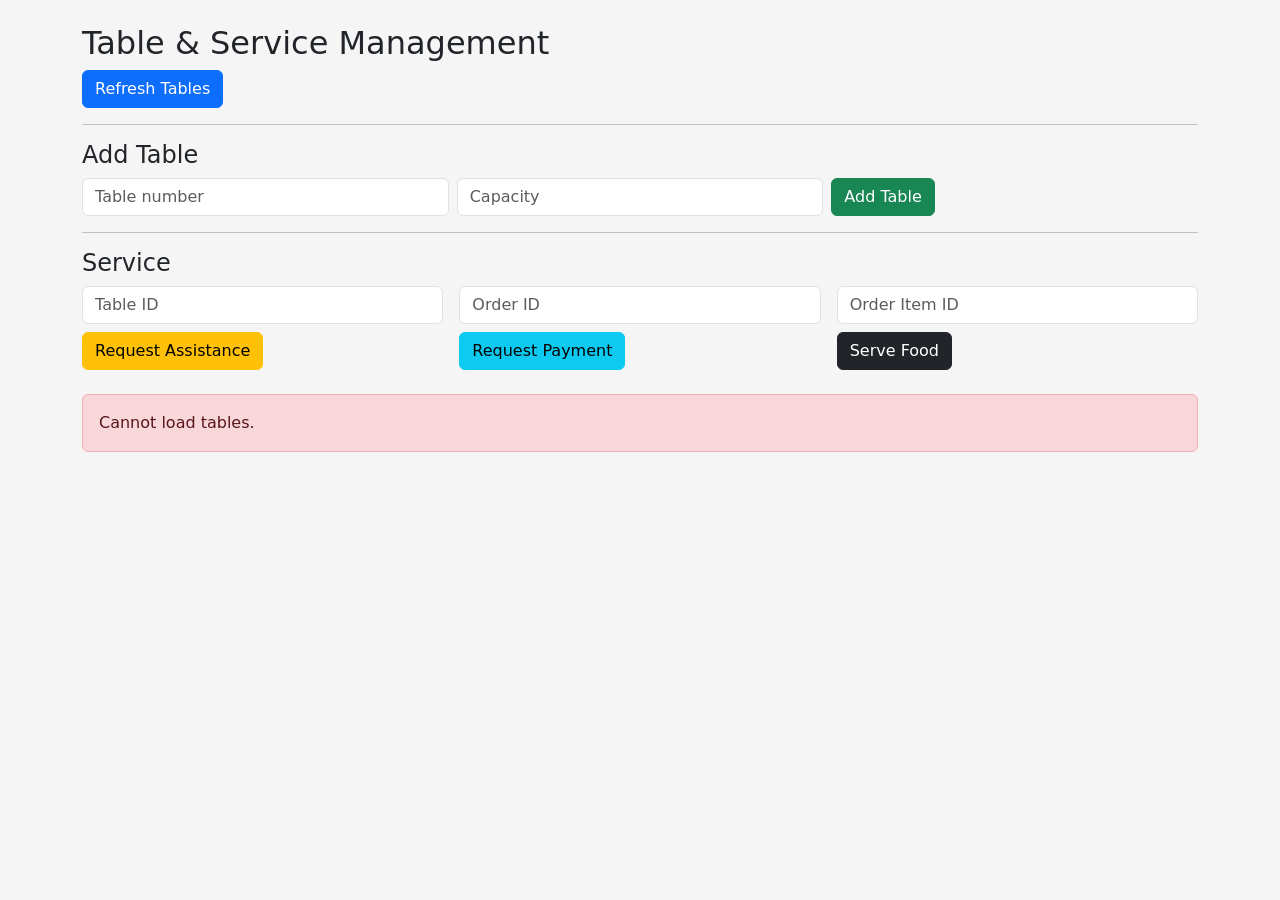
==== frontend/ui-02-table/index.html @ 74203f89 "Complete UI-02 table and service module" ====
<!DOCTYPE html>
<html lang="en">
<head>
    <meta charset="UTF-8">
    <meta name="viewport" content="width=device-width, initial-scale=1.0">
    <title>Table & Service</title>

    <link
        href="https://cdn.jsdelivr.net/npm/bootstrap@5.3.3/dist/css/bootstrap.min.css"
        rel="stylesheet"
    >

    <link rel="stylesheet" href="style.css">
</head>

<body>

<div class="container py-4">

    <h2>Table & Service Management</h2>

    <button
        class="btn btn-primary mb-3"
        onclick="loadTables()"
    >
        Refresh Tables
    </button>

    <div
        id="tableList"
        class="row g-3"
    ></div>

    <hr>

    <h4>Add Table</h4>

    <div class="row g-2">

        <div class="col-md-4">
            <input
                id="tableNumber"
                class="form-control"
                placeholder="Table number"
            >
        </div>

        <div class="col-md-4">
            <input
                id="capacity"
                type="number"
                class="form-control"
                placeholder="Capacity"
            >
        </div>

        <div class="col-md-4">
            <button
                class="btn btn-success"
                onclick="addTable()"
            >
                Add Table
            </button>
        </div>

    </div>

    <hr>

    <h4>Service</h4>

    <div class="row g-3">

        <div class="col-md-4">
            <input
                id="assistTableId"
                type="number"
                class="form-control"
                placeholder="Table ID"
            >

            <button
                class="btn btn-warning mt-2"
                onclick="requestAssistance()"
            >
                Request Assistance
            </button>
        </div>

        <div class="col-md-4">
            <input
                id="paymentOrderId"
                type="number"
                class="form-control"
                placeholder="Order ID"
            >

            <button
                class="btn btn-info mt-2"
                onclick="requestPayment()"
            >
                Request Payment
            </button>
        </div>

        <div class="col-md-4">
            <input
                id="serveItemId"
                type="number"
                class="form-control"
                placeholder="Order Item ID"
            >

            <button
                class="btn btn-dark mt-2"
                onclick="serveFood()"
            >
                Serve Food
            </button>
        </div>

    </div>

    <div id="message" class="mt-4"></div>

</div>

<script src="api_client.js"></script>

</body>
</html>
---- frontend/ui-02-table/style.css ----
body {
    background: #f5f5f5;
}

.table-card {
    background: white;
    padding: 20px;
    border-radius: 12px;
    border: 1px solid #ddd;
}

.Available {
    border-left: 6px solid green;
}

.Occupied {
    border-left: 6px solid red;
}

.Reserved {
    border-left: 6px solid orange;
}
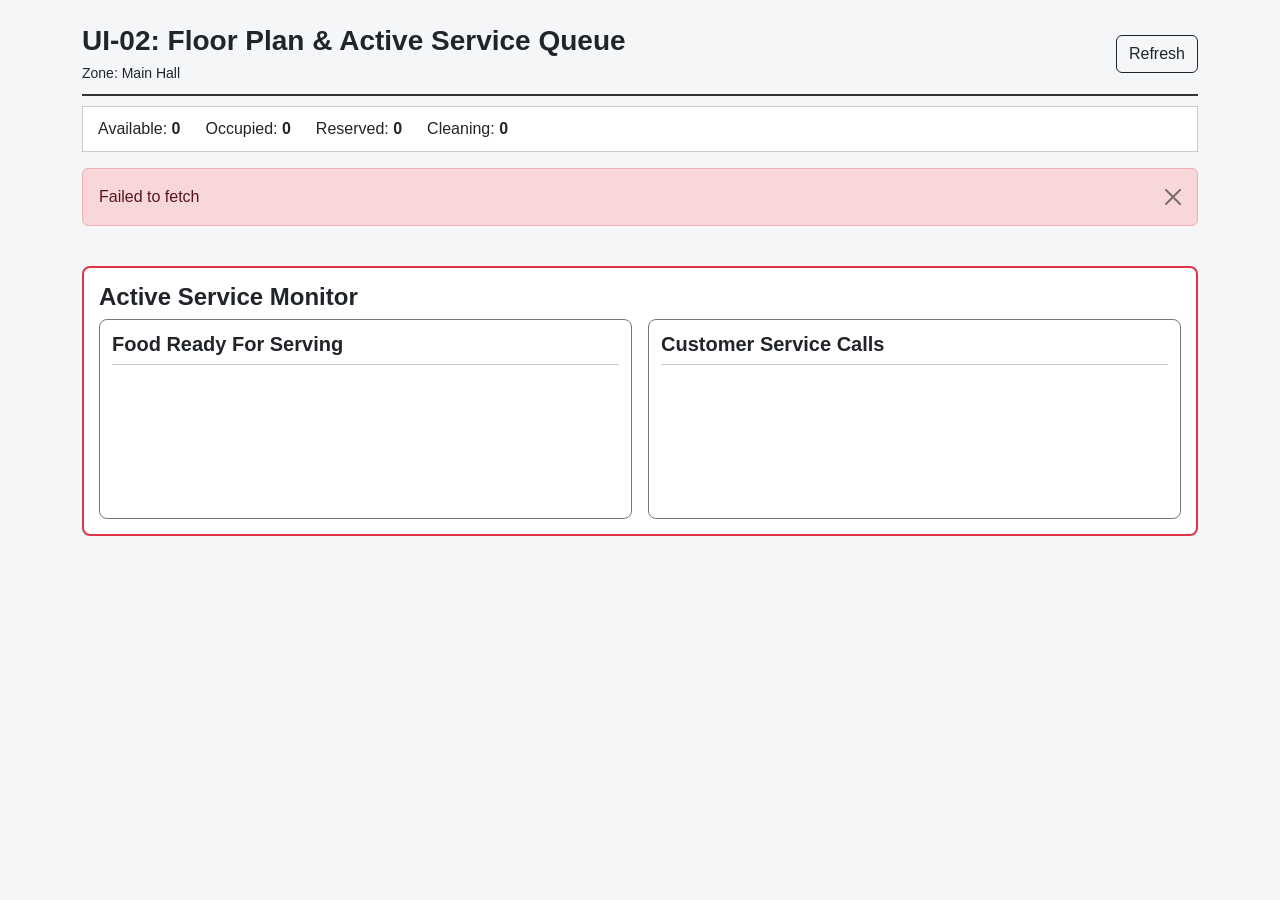
==== commit 099e1ac1: "Add restaurant order management project" ====
--- a/frontend/ui-02-table/index.html
+++ b/frontend/ui-02-table/index.html
@@ -1,9 +1,11 @@
 <!DOCTYPE html>
 <html lang="en">
+
 <head>
     <meta charset="UTF-8">
     <meta name="viewport" content="width=device-width, initial-scale=1.0">
-    <title>Table & Service</title>
+
+    <title>UI-02 Floor Plan & Active Service Queue</title>
 
     <link
         href="https://cdn.jsdelivr.net/npm/bootstrap@5.3.3/dist/css/bootstrap.min.css"
@@ -17,113 +19,144 @@
 
 <div class="container py-4">
 
-    <h2>Table & Service Management</h2>
+    <div class="top-bar">
+        <div>
+            <h3>UI-02: Floor Plan & Active Service Queue</h3>
+            <div class="zone-text">
+                Zone: Main Hall
+            </div>
+        </div>
 
-    <button
-        class="btn btn-primary mb-3"
-        onclick="loadTables()"
-    >
-        Refresh Tables
-    </button>
+        <button
+            class="btn btn-outline-dark"
+            onclick="loadDashboard()"
+        >
+            Refresh
+        </button>
+    </div>
+
+
+    <div class="summary-bar">
+        <span>
+            Available:
+            <strong id="availableCount">0</strong>
+        </span>
+
+        <span>
+            Occupied:
+            <strong id="occupiedCount">0</strong>
+        </span>
+
+        <span>
+            Reserved:
+            <strong id="reservedCount">0</strong>
+        </span>
+
+        <span>
+            Cleaning:
+            <strong id="cleaningCount">0</strong>
+        </span>
+    </div>
+
+
+    <div id="message" class="mt-3"></div>
+
 
     <div
         id="tableList"
-        class="row g-3"
+        class="row g-3 mt-1"
     ></div>
 
-    <hr>
 
-    <h4>Add Table</h4>
+    <div class="service-monitor mt-4">
 
-    <div class="row g-2">
+        <h4>
+            Active Service Monitor
+        </h4>
 
-        <div class="col-md-4">
-            <input
-                id="tableNumber"
-                class="form-control"
-                placeholder="Table number"
-            >
-        </div>
+        <div class="row g-3">
 
-        <div class="col-md-4">
-            <input
-                id="capacity"
-                type="number"
-                class="form-control"
-                placeholder="Capacity"
-            >
-        </div>
+            <div class="col-md-6">
 
-        <div class="col-md-4">
-            <button
-                class="btn btn-success"
-                onclick="addTable()"
-            >
-                Add Table
-            </button>
+                <div class="monitor-box">
+
+                    <h5>
+                        Food Ready For Serving
+                    </h5>
+
+                    <div id="readyFoodList">
+                    </div>
+
+                </div>
+
+            </div>
+
+
+            <div class="col-md-6">
+
+                <div class="monitor-box">
+
+                    <h5>
+                        Customer Service Calls
+                    </h5>
+
+                    <div id="assistanceList">
+                    </div>
+
+                </div>
+
+            </div>
+
         </div>
 
     </div>
 
-    <hr>
+</div>
 
-    <h4>Service</h4>
 
-    <div class="row g-3">
+<div
+    class="modal fade"
+    id="orderModal"
+    tabindex="-1"
+>
 
-        <div class="col-md-4">
-            <input
-                id="assistTableId"
-                type="number"
-                class="form-control"
-                placeholder="Table ID"
+    <div class="modal-dialog">
+
+        <div class="modal-content">
+
+            <div class="modal-header">
+
+                <h5
+                    class="modal-title"
+                    id="orderModalLabel"
+                >
+                    Order
+                </h5>
+
+                <button
+                    type="button"
+                    class="btn-close"
+                    data-bs-dismiss="modal"
+                ></button>
+
+            </div>
+
+            <div
+                class="modal-body"
+                id="orderModalBody"
             >
+            </div>
 
-            <button
-                class="btn btn-warning mt-2"
-                onclick="requestAssistance()"
-            >
-                Request Assistance
-            </button>
-        </div>
-
-        <div class="col-md-4">
-            <input
-                id="paymentOrderId"
-                type="number"
-                class="form-control"
-                placeholder="Order ID"
-            >
-
-            <button
-                class="btn btn-info mt-2"
-                onclick="requestPayment()"
-            >
-                Request Payment
-            </button>
-        </div>
-
-        <div class="col-md-4">
-            <input
-                id="serveItemId"
-                type="number"
-                class="form-control"
-                placeholder="Order Item ID"
-            >
-
-            <button
-                class="btn btn-dark mt-2"
-                onclick="serveFood()"
-            >
-                Serve Food
-            </button>
         </div>
 
     </div>
 
-    <div id="message" class="mt-4"></div>
+</div>
 
-</div>
+
+<script
+    src="https://cdn.jsdelivr.net/npm/bootstrap@5.3.3/dist/js/bootstrap.bundle.min.js">
+</script>
 
 <script src="api_client.js"></script>
 
--- a/frontend/ui-02-table/style.css
+++ b/frontend/ui-02-table/style.css
@@ -1,22 +1,192 @@
 body {
-    background: #f5f5f5;
+    background: #f5f6f8;
+    font-family: Arial, sans-serif;
+}
+
+.top-bar {
+    display: flex;
+    justify-content: space-between;
+    align-items: center;
+
+    border-bottom: 2px solid #333;
+    padding-bottom: 10px;
+}
+
+.top-bar h3 {
+    margin: 0;
+    font-weight: bold;
+}
+
+.zone-text {
+    margin-top: 5px;
+    font-size: 14px;
+}
+
+.summary-bar {
+    display: flex;
+    gap: 25px;
+    flex-wrap: wrap;
+
+    background: white;
+
+    padding: 10px 15px;
+    margin-top: 10px;
+
+    border: 1px solid #ccc;
 }
 
 .table-card {
     background: white;
-    padding: 20px;
-    border-radius: 12px;
-    border: 1px solid #ddd;
+
+    border: 2px solid #ddd;
+    border-radius: 8px;
+
+    padding: 15px;
+
+    min-height: 175px;
 }
 
-.Available {
-    border-left: 6px solid green;
+.table-card-header {
+    display: flex;
+    justify-content: space-between;
+    align-items: center;
 }
 
-.Occupied {
-    border-left: 6px solid red;
+.table-card-header h5 {
+    margin: 0;
+    font-weight: bold;
 }
 
-.Reserved {
-    border-left: 6px solid orange;
+.status-badge {
+    color: white;
+
+    padding: 5px 14px;
+
+    border-radius: 6px;
+
+    font-size: 14px;
+    font-weight: bold;
+}
+
+.status-available {
+    border-color: #28a745;
+}
+
+.status-badge.status-available {
+    background: #28a745;
+}
+
+.status-occupied {
+    border-color: #dc3545;
+}
+
+.status-badge.status-occupied {
+    background: #dc3545;
+}
+
+.status-reserved {
+    border-color: #0d6efd;
+}
+
+.status-badge.status-reserved {
+    background: #0d6efd;
+}
+
+.status-cleaning {
+    border-color: #6c757d;
+}
+
+.status-badge.status-cleaning {
+    background: #6c757d;
+}
+
+.table-detail {
+    margin-top: 15px;
+    margin-bottom: 15px;
+
+    font-weight: 500;
+}
+
+.table-actions {
+    display: flex;
+    flex-direction: column;
+    gap: 7px;
+}
+
+.action-btn {
+    width: 100%;
+}
+
+.service-monitor {
+    background: white;
+
+    border: 2px solid #dc3545;
+    border-radius: 8px;
+
+    padding: 15px;
+}
+
+.service-monitor h4 {
+    font-weight: bold;
+}
+
+.monitor-box {
+    border: 1px solid #777;
+    border-radius: 8px;
+
+    padding: 12px;
+
+    min-height: 200px;
+}
+
+.monitor-box h5 {
+    font-weight: bold;
+
+    border-bottom: 1px solid #ccc;
+
+    padding-bottom: 8px;
+}
+
+.service-card {
+    display: flex;
+
+    justify-content: space-between;
+    align-items: center;
+
+    border: 1px solid #dc3545;
+    border-radius: 6px;
+
+    padding: 10px;
+    margin-top: 10px;
+
+    background: #fff;
+}
+
+.service-info {
+    flex: 1;
+}
+
+.service-actions {
+    display: flex;
+    flex-direction: column;
+
+    gap: 5px;
+}
+
+.empty-state {
+    padding: 20px;
+
+    text-align: center;
+
+    color: #777;
+}
+
+.order-line {
+    display: flex;
+
+    justify-content: space-between;
+
+    border-bottom: 1px solid #ddd;
+
+    padding: 8px 0;
 }
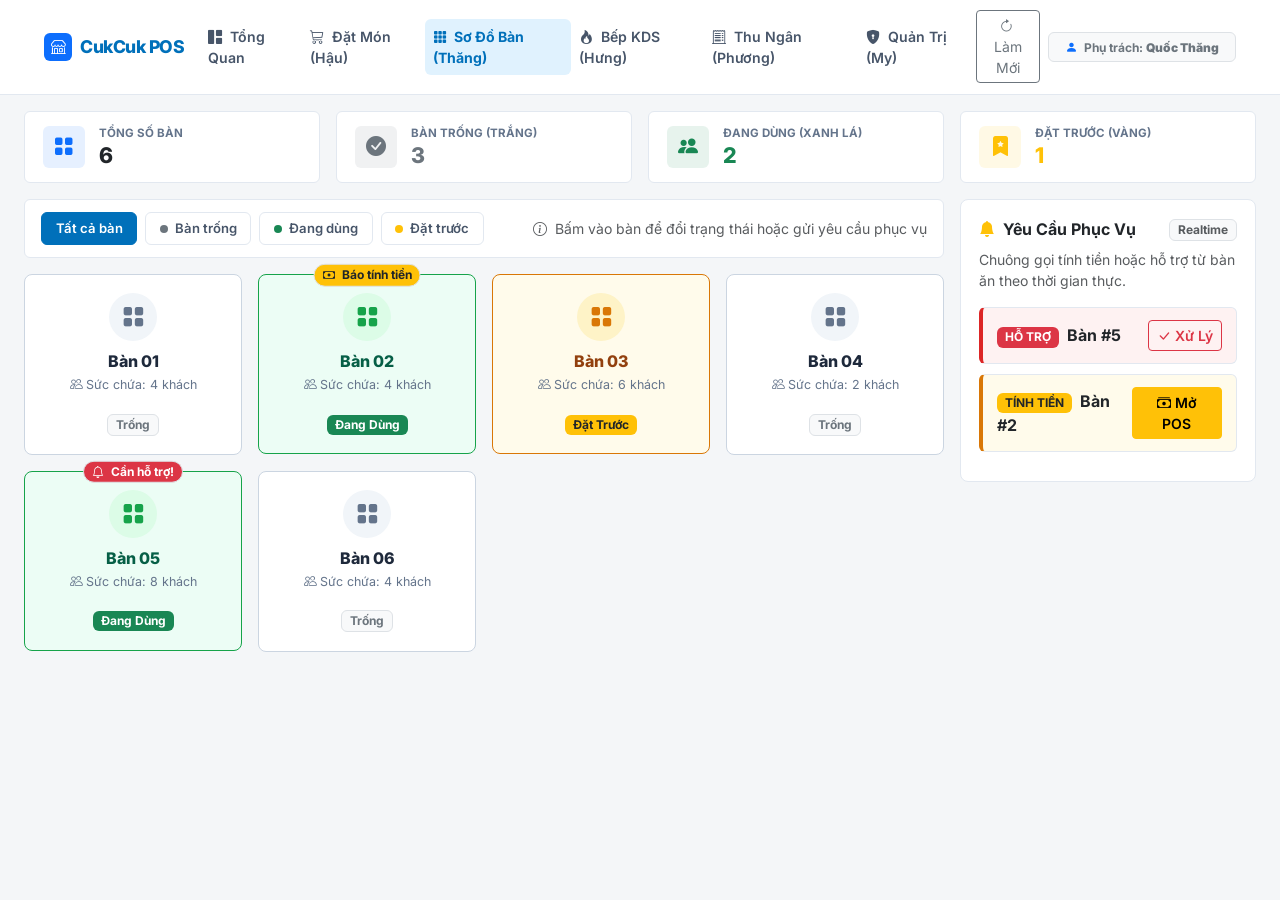
==== commit d662e0d1: "Hoàn thiện toàn bộ frontend UI và backend MVC C++" ====
--- a/frontend/ui-02-table/index.html
+++ b/frontend/ui-02-table/index.html
@@ -1,164 +1,208 @@
 <!DOCTYPE html>
-<html lang="en">
-
+<html lang="vi">
 <head>
     <meta charset="UTF-8">
     <meta name="viewport" content="width=device-width, initial-scale=1.0">
-
-    <title>UI-02 Floor Plan & Active Service Queue</title>
-
-    <link
-        href="https://cdn.jsdelivr.net/npm/bootstrap@5.3.3/dist/css/bootstrap.min.css"
-        rel="stylesheet"
-    >
-
+    <meta name="description" content="UI-02: Sơ đồ bàn & Hàng đợi phục vụ — CukCuk POS System">
+    <title>Sơ Đồ Bàn Ăn (UI-02) — CukCuk POS</title>
+
+    <!-- Bootstrap 5.3 CDN -->
+    <link href="https://cdn.jsdelivr.net/npm/bootstrap@5.3.3/dist/css/bootstrap.min.css" rel="stylesheet">
+    <!-- Bootstrap Icons -->
+    <link href="https://cdn.jsdelivr.net/npm/bootstrap-icons@1.11.3/font/bootstrap-icons.min.css" rel="stylesheet">
+    <!-- Google Fonts: Inter -->
+    <link href="https://fonts.googleapis.com/css2?family=Inter:wght@400;500;600;700;800&display=swap" rel="stylesheet">
+
+    <!-- Custom Flat Light Style -->
     <link rel="stylesheet" href="style.css">
 </head>
-
 <body>
 
-<div class="container py-4">
-
-    <div class="top-bar">
-        <div>
-            <h3>UI-02: Floor Plan & Active Service Queue</h3>
-            <div class="zone-text">
-                Zone: Main Hall
-            </div>
-        </div>
-
-        <button
-            class="btn btn-outline-dark"
-            onclick="loadDashboard()"
-        >
-            Refresh
-        </button>
+    <!-- Unified SaaS Navbar -->
+    <header class="navbar navbar-expand-lg navbar-pos sticky-top">
+        <div class="container-fluid px-lg-4">
+            <a class="navbar-brand" href="/">
+                <span class="d-inline-flex align-items-center justify-content-center bg-primary text-white rounded p-1" style="width: 28px; height: 28px; font-size: 0.9rem;">
+                    <i class="bi bi-shop"></i>
+                </span>
+                <span>CukCuk POS</span>
+            </a>
+            <button class="navbar-toggler border-0" type="button" data-bs-toggle="collapse" data-bs-target="#navMenu">
+                <span class="navbar-toggler-icon"></span>
+            </button>
+            <div class="collapse navbar-collapse" id="navMenu">
+                <ul class="navbar-nav me-auto mb-2 mb-lg-0">
+                    <li class="nav-item">
+                        <a class="nav-link" href="/"><i class="bi bi-grid-1x2-fill me-1"></i> Tổng Quan</a>
+                    </li>
+                    <li class="nav-item">
+                        <a class="nav-link" href="/ui-01-order/index.html"><i class="bi bi-cart3 me-1"></i> Đặt Món (Hậu)</a>
+                    </li>
+                    <li class="nav-item">
+                        <a class="nav-link active" href="/ui-02-table/index.html"><i class="bi bi-grid-3x3-gap-fill me-1"></i> Sơ Đồ Bàn (Thăng)</a>
+                    </li>
+                    <li class="nav-item">
+                        <a class="nav-link" href="/ui-03-kitchen/index.html"><i class="bi bi-fire me-1"></i> Bếp KDS (Hưng)</a>
+                    </li>
+                    <li class="nav-item">
+                        <a class="nav-link" href="/ui-04-pos/index.html"><i class="bi bi-receipt-cutoff me-1"></i> Thu Ngân (Phương)</a>
+                    </li>
+                    <li class="nav-item">
+                        <a class="nav-link" href="/ui-05-admin/index.html"><i class="bi bi-shield-lock-fill me-1"></i> Quản Trị (My)</a>
+                    </li>
+                </ul>
+                <div class="d-flex align-items-center gap-2">
+                    <button class="btn btn-sm btn-outline-secondary bg-white" onclick="init()">
+                        <i class="bi bi-arrow-clockwise me-1"></i> Làm Mới
+                    </button>
+                    <span class="badge bg-light text-secondary border px-3 py-2">
+                        <i class="bi bi-person-fill text-primary me-1"></i> Phụ trách: <strong>Quốc Thăng</strong>
+                    </span>
+                </div>
+            </div>
+        </div>
+    </header>
+
+    <!-- Main Content -->
+    <main class="container-fluid px-lg-4 py-3">
+        <!-- KPI Row -->
+        <div class="row g-3 mb-3">
+            <div class="col-6 col-md-3">
+                <div class="kpi-card">
+                    <div class="kpi-icon-box bg-primary bg-opacity-10 text-primary">
+                        <i class="bi bi-grid-fill"></i>
+                    </div>
+                    <div>
+                        <div class="kpi-label">Tổng Số Bàn</div>
+                        <div id="statTotal" class="kpi-value text-dark">0</div>
+                    </div>
+                </div>
+            </div>
+            <div class="col-6 col-md-3">
+                <div class="kpi-card">
+                    <div class="kpi-icon-box bg-secondary bg-opacity-10 text-secondary">
+                        <i class="bi bi-check-circle-fill"></i>
+                    </div>
+                    <div>
+                        <div class="kpi-label">Bàn Trống (Trắng)</div>
+                        <div id="statAvailable" class="kpi-value text-secondary">0</div>
+                    </div>
+                </div>
+            </div>
+            <div class="col-6 col-md-3">
+                <div class="kpi-card">
+                    <div class="kpi-icon-box bg-success bg-opacity-10 text-success">
+                        <i class="bi bi-people-fill"></i>
+                    </div>
+                    <div>
+                        <div class="kpi-label">Đang Dùng (Xanh Lá)</div>
+                        <div id="statOccupied" class="kpi-value text-success">0</div>
+                    </div>
+                </div>
+            </div>
+            <div class="col-6 col-md-3">
+                <div class="kpi-card">
+                    <div class="kpi-icon-box bg-warning bg-opacity-10 text-warning">
+                        <i class="bi bi-bookmark-star-fill"></i>
+                    </div>
+                    <div>
+                        <div class="kpi-label">Đặt Trước (Vàng)</div>
+                        <div id="statReserved" class="kpi-value text-warning">0</div>
+                    </div>
+                </div>
+            </div>
+        </div>
+
+        <div class="row g-3">
+            <!-- Left: Table Layout Grid -->
+            <div class="col-12 col-xl-9">
+                <!-- Filter bar -->
+                <div class="filter-bar d-flex flex-wrap justify-content-between align-items-center mb-3 gap-2">
+                    <div class="d-flex flex-wrap gap-2">
+                        <button class="btn btn-filter active" onclick="setFilter('all')">Tất cả bàn</button>
+                        <button class="btn btn-filter" onclick="setFilter('Available')">
+                            <span class="d-inline-block rounded-circle bg-secondary me-1" style="width: 8px; height: 8px;"></span> Bàn trống
+                        </button>
+                        <button class="btn btn-filter" onclick="setFilter('Occupied')">
+                            <span class="d-inline-block rounded-circle bg-success me-1" style="width: 8px; height: 8px;"></span> Đang dùng
+                        </button>
+                        <button class="btn btn-filter" onclick="setFilter('Reserved')">
+                            <span class="d-inline-block rounded-circle bg-warning me-1" style="width: 8px; height: 8px;"></span> Đặt trước
+                        </button>
+                    </div>
+                    <div class="text-muted small">
+                        <i class="bi bi-info-circle me-1"></i> Bấm vào bàn để đổi trạng thái hoặc gửi yêu cầu phục vụ
+                    </div>
+                </div>
+
+                <!-- Table Grid -->
+                <div id="tableGrid" class="row g-3">
+                    <!-- Dynamic table boxes -->
+                </div>
+            </div>
+
+            <!-- Right: Service Queue Panel -->
+            <div class="col-12 col-xl-3">
+                <div class="service-panel sticky-top" style="top: 70px;">
+                    <div class="d-flex align-items-center justify-content-between mb-2">
+                        <h6 class="fw-bold mb-0 text-dark">
+                            <i class="bi bi-bell-fill text-warning me-1"></i> Yêu Cầu Phục Vụ
+                        </h6>
+                        <span class="badge bg-light text-muted border">Realtime</span>
+                    </div>
+                    <p class="text-muted small mb-3">Chuông gọi tính tiền hoặc hỗ trợ từ bàn ăn theo thời gian thực.</p>
+
+                    <div id="serviceQueue">
+                        <!-- Dynamic queue items -->
+                    </div>
+                </div>
+            </div>
+        </div>
+    </main>
+
+    <!-- Modal Table Details & Actions (Flat Light Mode) -->
+    <div class="modal fade" id="tableDetailModal" tabindex="-1" aria-hidden="true">
+        <div class="modal-dialog modal-dialog-centered">
+            <div class="modal-content modal-content-light">
+                <div class="modal-header">
+                    <h6 class="modal-title fw-bold" id="modalTableNumber">Bàn 01</h6>
+                    <button type="button" class="btn-close" data-bs-dismiss="modal" aria-label="Close"></button>
+                </div>
+                <div class="modal-body">
+                    <p class="text-muted small mb-3">Sức chứa tối đa: <strong id="modalTableCapacity" class="text-dark">4</strong> người</p>
+
+                    <div class="mb-3">
+                        <label class="form-label text-secondary small fw-semibold">Cập nhật trạng thái bàn:</label>
+                        <select id="modalTableStatusSelect" class="form-select">
+                            <option value="Available">Trắng — Trống (Available)</option>
+                            <option value="Occupied">Xanh lá — Đang dùng (Occupied)</option>
+                            <option value="Reserved">Vàng — Đã đặt trước (Reserved)</option>
+                        </select>
+                    </div>
+
+                    <div class="border-top pt-3 mt-3">
+                        <label class="form-label text-secondary small fw-semibold d-block mb-2">Thao tác nhanh bàn ăn:</label>
+                        <div class="d-flex gap-2">
+                            <button class="btn btn-outline-warning btn-sm flex-fill fw-semibold" onclick="handleCallService('payment')">
+                                <i class="bi bi-cash me-1"></i> Báo Tính Tiền
+                            </button>
+                            <button class="btn btn-outline-danger btn-sm flex-fill fw-semibold" onclick="handleCallService('assistance')">
+                                <i class="bi bi-bell me-1"></i> Báo Cần Hỗ Trợ
+                            </button>
+                        </div>
+                    </div>
+                </div>
+                <div class="modal-footer">
+                    <button type="button" class="btn btn-sm btn-light border" data-bs-dismiss="modal">Đóng</button>
+                    <button type="button" id="btnSaveTableStatus" class="btn btn-sm btn-primary px-3 fw-semibold">Lưu Trạng Thái</button>
+                </div>
+            </div>
+        </div>
     </div>
 
-
-    <div class="summary-bar">
-        <span>
-            Available:
-            <strong id="availableCount">0</strong>
-        </span>
-
-        <span>
-            Occupied:
-            <strong id="occupiedCount">0</strong>
-        </span>
-
-        <span>
-            Reserved:
-            <strong id="reservedCount">0</strong>
-        </span>
-
-        <span>
-            Cleaning:
-            <strong id="cleaningCount">0</strong>
-        </span>
-    </div>
-
-
-    <div id="message" class="mt-3"></div>
-
-
-    <div
-        id="tableList"
-        class="row g-3 mt-1"
-    ></div>
-
-
-    <div class="service-monitor mt-4">
-
-        <h4>
-            Active Service Monitor
-        </h4>
-
-        <div class="row g-3">
-
-            <div class="col-md-6">
-
-                <div class="monitor-box">
-
-                    <h5>
-                        Food Ready For Serving
-                    </h5>
-
-                    <div id="readyFoodList">
-                    </div>
-
-                </div>
-
-            </div>
-
-
-            <div class="col-md-6">
-
-                <div class="monitor-box">
-
-                    <h5>
-                        Customer Service Calls
-                    </h5>
-
-                    <div id="assistanceList">
-                    </div>
-
-                </div>
-
-            </div>
-
-        </div>
-
-    </div>
-
-</div>
-
-
-<div
-    class="modal fade"
-    id="orderModal"
-    tabindex="-1"
->
-
-    <div class="modal-dialog">
-
-        <div class="modal-content">
-
-            <div class="modal-header">
-
-                <h5
-                    class="modal-title"
-                    id="orderModalLabel"
-                >
-                    Order
-                </h5>
-
-                <button
-                    type="button"
-                    class="btn-close"
-                    data-bs-dismiss="modal"
-                ></button>
-
-            </div>
-
-            <div
-                class="modal-body"
-                id="orderModalBody"
-            >
-            </div>
-
-        </div>
-
-    </div>
-
-</div>
-
-
-<script
-    src="https://cdn.jsdelivr.net/npm/bootstrap@5.3.3/dist/js/bootstrap.bundle.min.js">
-</script>
-
-<script src="api_client.js"></script>
-
+    <!-- Bootstrap 5 JS -->
+    <script src="https://cdn.jsdelivr.net/npm/bootstrap@5.3.3/dist/js/bootstrap.bundle.min.js"></script>
+    <!-- External API Client -->
+    <script src="api_client.js"></script>
 </body>
-</html>+</html>
--- a/frontend/ui-02-table/style.css
+++ b/frontend/ui-02-table/style.css
@@ -1,192 +1,269 @@
+/* frontend/ui-02-table/style.css — Giao diện Sơ đồ bàn (UI-02: Quốc Thăng) */
+/* CukCuk POS SaaS Light Mode — Phẳng, Viền mảnh, Không Shadow, Không Gradient */
+
+:root {
+    --pos-primary: #0070ba;
+    --pos-primary-dark: #005a96;
+    --pos-primary-light: #e0f2fe;
+    --pos-success: #16a34a;
+    --pos-success-bg: #ecfdf5;
+    --pos-success-border: #86efac;
+    --pos-warning: #d97706;
+    --pos-warning-bg: #fffbeb;
+    --pos-warning-border: #fde68a;
+    --pos-danger: #dc2626;
+    --pos-danger-bg: #fef2f2;
+    --pos-danger-border: #fecaca;
+    --pos-bg: #f4f6f8;
+    --pos-card-bg: #ffffff;
+    --pos-border: #e2e8f0;
+    --pos-text-main: #1e293b;
+    --pos-text-muted: #64748b;
+}
+
+* {
+    box-sizing: border-box;
+}
+
 body {
-    background: #f5f6f8;
-    font-family: Arial, sans-serif;
-}
-
-.top-bar {
-    display: flex;
+    background-color: var(--pos-bg);
+    color: var(--pos-text-main);
+    font-family: 'Inter', system-ui, -apple-system, BlinkMacSystemFont, 'Segoe UI', Roboto, sans-serif;
+    min-height: 100vh;
+    margin: 0;
+    padding: 0;
+}
+
+/* Navbar */
+.navbar-pos {
+    background-color: #ffffff;
+    border-bottom: 1px solid var(--pos-border);
+    padding: 0.65rem 1.25rem;
+}
+
+.navbar-pos .navbar-brand {
+    font-size: 1.1rem;
+    font-weight: 800;
+    color: var(--pos-primary);
+    letter-spacing: -0.5px;
+    display: flex;
+    align-items: center;
+    gap: 0.5rem;
+}
+
+.navbar-pos .nav-link {
+    color: #475569;
+    font-weight: 600;
+    font-size: 0.88rem;
+    padding: 0.45rem 0.85rem;
+    border-radius: 6px;
+    transition: all 0.15s ease;
+}
+
+.navbar-pos .nav-link:hover {
+    color: var(--pos-primary);
+    background-color: #f1f5f9;
+}
+
+.navbar-pos .nav-link.active {
+    color: var(--pos-primary);
+    background-color: var(--pos-primary-light);
+    font-weight: 700;
+}
+
+/* KPI Card */
+.kpi-card {
+    background: var(--pos-card-bg);
+    border: 1px solid var(--pos-border);
+    border-radius: 6px;
+    padding: 0.85rem 1.15rem;
+    display: flex;
+    align-items: center;
+}
+
+.kpi-icon-box {
+    width: 42px;
+    height: 42px;
+    border-radius: 6px;
+    display: flex;
+    align-items: center;
+    justify-content: center;
+    font-size: 1.25rem;
+    margin-right: 0.85rem;
+    flex-shrink: 0;
+}
+
+.kpi-value {
+    font-size: 1.35rem;
+    font-weight: 800;
+    line-height: 1.2;
+}
+
+.kpi-label {
+    font-size: 0.72rem;
+    color: var(--pos-text-muted);
+    font-weight: 700;
+    text-transform: uppercase;
+}
+
+/* Filter Box */
+.filter-bar {
+    background-color: #ffffff;
+    border: 1px solid var(--pos-border);
+    border-radius: 6px;
+    padding: 0.75rem 1rem;
+}
+
+.btn-filter {
+    font-size: 0.82rem;
+    font-weight: 600;
+    border-radius: 6px;
+    padding: 0.35rem 0.85rem;
+    border: 1px solid var(--pos-border);
+    background-color: #ffffff;
+    color: #475569;
+    transition: all 0.15s ease;
+}
+
+.btn-filter:hover {
+    background-color: #f8fafc;
+    color: var(--pos-primary);
+    border-color: var(--pos-primary);
+}
+
+.btn-filter.active {
+    background-color: var(--pos-primary);
+    color: #ffffff;
+    border-color: var(--pos-primary);
+}
+
+/* Table Card Box */
+.table-box {
+    border-radius: 8px;
+    padding: 1.15rem 1rem;
+    cursor: pointer;
+    position: relative;
+    display: flex;
+    flex-direction: column;
+    align-items: center;
+    text-align: center;
+    min-height: 150px;
     justify-content: space-between;
-    align-items: center;
-
-    border-bottom: 2px solid #333;
-    padding-bottom: 10px;
-}
-
-.top-bar h3 {
-    margin: 0;
-    font-weight: bold;
-}
-
-.zone-text {
-    margin-top: 5px;
-    font-size: 14px;
-}
-
-.summary-bar {
-    display: flex;
-    gap: 25px;
-    flex-wrap: wrap;
-
-    background: white;
-
-    padding: 10px 15px;
-    margin-top: 10px;
-
-    border: 1px solid #ccc;
-}
-
-.table-card {
-    background: white;
-
-    border: 2px solid #ddd;
+    transition: transform 0.15s ease, border-color 0.15s ease;
+}
+
+.table-box:hover {
+    transform: translateY(-2px);
+}
+
+/* 1. Trắng = Trống (Available) */
+.table-box.status-available {
+    background-color: #ffffff;
+    border: 1.5px solid #cbd5e1;
+    color: #1e293b;
+}
+.table-box.status-available:hover {
+    border-color: #94a3b8;
+}
+.table-box.status-available .table-avatar {
+    background-color: #f1f5f9;
+    color: #64748b;
+}
+
+/* 2. Xanh lá = Đang dùng (Occupied) */
+.table-box.status-occupied {
+    background-color: var(--pos-success-bg);
+    border: 1.5px solid var(--pos-success);
+    color: #065f46;
+}
+.table-box.status-occupied:hover {
+    border-color: #15803d;
+}
+.table-box.status-occupied .table-avatar {
+    background-color: #dcfce7;
+    color: var(--pos-success);
+}
+
+/* 3. Vàng = Đặt trước (Reserved) */
+.table-box.status-reserved {
+    background-color: var(--pos-warning-bg);
+    border: 1.5px solid var(--pos-warning);
+    color: #92400e;
+}
+.table-box.status-reserved:hover {
+    border-color: #b45309;
+}
+.table-box.status-reserved .table-avatar {
+    background-color: #fef3c7;
+    color: var(--pos-warning);
+}
+
+.table-avatar {
+    width: 48px;
+    height: 48px;
+    border-radius: 50%;
+    display: flex;
+    align-items: center;
+    justify-content: center;
+    font-size: 1.4rem;
+    margin-bottom: 0.5rem;
+}
+
+.table-name {
+    font-size: 1rem;
+    font-weight: 800;
+    margin-bottom: 0.15rem;
+}
+
+.table-cap {
+    font-size: 0.78rem;
+    color: var(--pos-text-muted);
+    margin-bottom: 0.5rem;
+}
+
+/* Service Queue Panel */
+.service-panel {
+    background-color: #ffffff;
+    border: 1px solid var(--pos-border);
     border-radius: 8px;
-
-    padding: 15px;
-
-    min-height: 175px;
-}
-
-.table-card-header {
-    display: flex;
+    padding: 1.15rem;
+}
+
+.queue-card {
+    background: #ffffff;
+    border: 1px solid var(--pos-border);
+    border-radius: 6px;
+    padding: 0.75rem 0.85rem;
+    margin-bottom: 0.65rem;
+    display: flex;
+    align-items: center;
     justify-content: space-between;
-    align-items: center;
-}
-
-.table-card-header h5 {
-    margin: 0;
-    font-weight: bold;
-}
-
-.status-badge {
-    color: white;
-
-    padding: 5px 14px;
-
-    border-radius: 6px;
-
-    font-size: 14px;
-    font-weight: bold;
-}
-
-.status-available {
-    border-color: #28a745;
-}
-
-.status-badge.status-available {
-    background: #28a745;
-}
-
-.status-occupied {
-    border-color: #dc3545;
-}
-
-.status-badge.status-occupied {
-    background: #dc3545;
-}
-
-.status-reserved {
-    border-color: #0d6efd;
-}
-
-.status-badge.status-reserved {
-    background: #0d6efd;
-}
-
-.status-cleaning {
-    border-color: #6c757d;
-}
-
-.status-badge.status-cleaning {
-    background: #6c757d;
-}
-
-.table-detail {
-    margin-top: 15px;
-    margin-bottom: 15px;
-
-    font-weight: 500;
-}
-
-.table-actions {
-    display: flex;
-    flex-direction: column;
-    gap: 7px;
-}
-
-.action-btn {
-    width: 100%;
-}
-
-.service-monitor {
-    background: white;
-
-    border: 2px solid #dc3545;
+}
+
+.queue-card.queue-payment {
+    border-left: 4px solid var(--pos-warning);
+    background-color: #fffbeb;
+}
+
+.queue-card.queue-assistance {
+    border-left: 4px solid var(--pos-danger);
+    background-color: #fef2f2;
+}
+
+/* Modals */
+.modal-content-light {
+    background-color: #ffffff;
+    border: 1px solid var(--pos-border);
     border-radius: 8px;
-
-    padding: 15px;
-}
-
-.service-monitor h4 {
-    font-weight: bold;
-}
-
-.monitor-box {
-    border: 1px solid #777;
-    border-radius: 8px;
-
-    padding: 12px;
-
-    min-height: 200px;
-}
-
-.monitor-box h5 {
-    font-weight: bold;
-
-    border-bottom: 1px solid #ccc;
-
-    padding-bottom: 8px;
-}
-
-.service-card {
-    display: flex;
-
-    justify-content: space-between;
-    align-items: center;
-
-    border: 1px solid #dc3545;
-    border-radius: 6px;
-
-    padding: 10px;
-    margin-top: 10px;
-
-    background: #fff;
-}
-
-.service-info {
-    flex: 1;
-}
-
-.service-actions {
-    display: flex;
-    flex-direction: column;
-
-    gap: 5px;
-}
-
-.empty-state {
-    padding: 20px;
-
-    text-align: center;
-
-    color: #777;
-}
-
-.order-line {
-    display: flex;
-
-    justify-content: space-between;
-
-    border-bottom: 1px solid #ddd;
-
-    padding: 8px 0;
-}+    color: var(--pos-text-main);
+}
+
+.modal-content-light .modal-header {
+    border-bottom: 1px solid var(--pos-border);
+    padding: 1rem 1.25rem;
+}
+
+.modal-content-light .modal-footer {
+    border-top: 1px solid var(--pos-border);
+    padding: 0.85rem 1.25rem;
+}
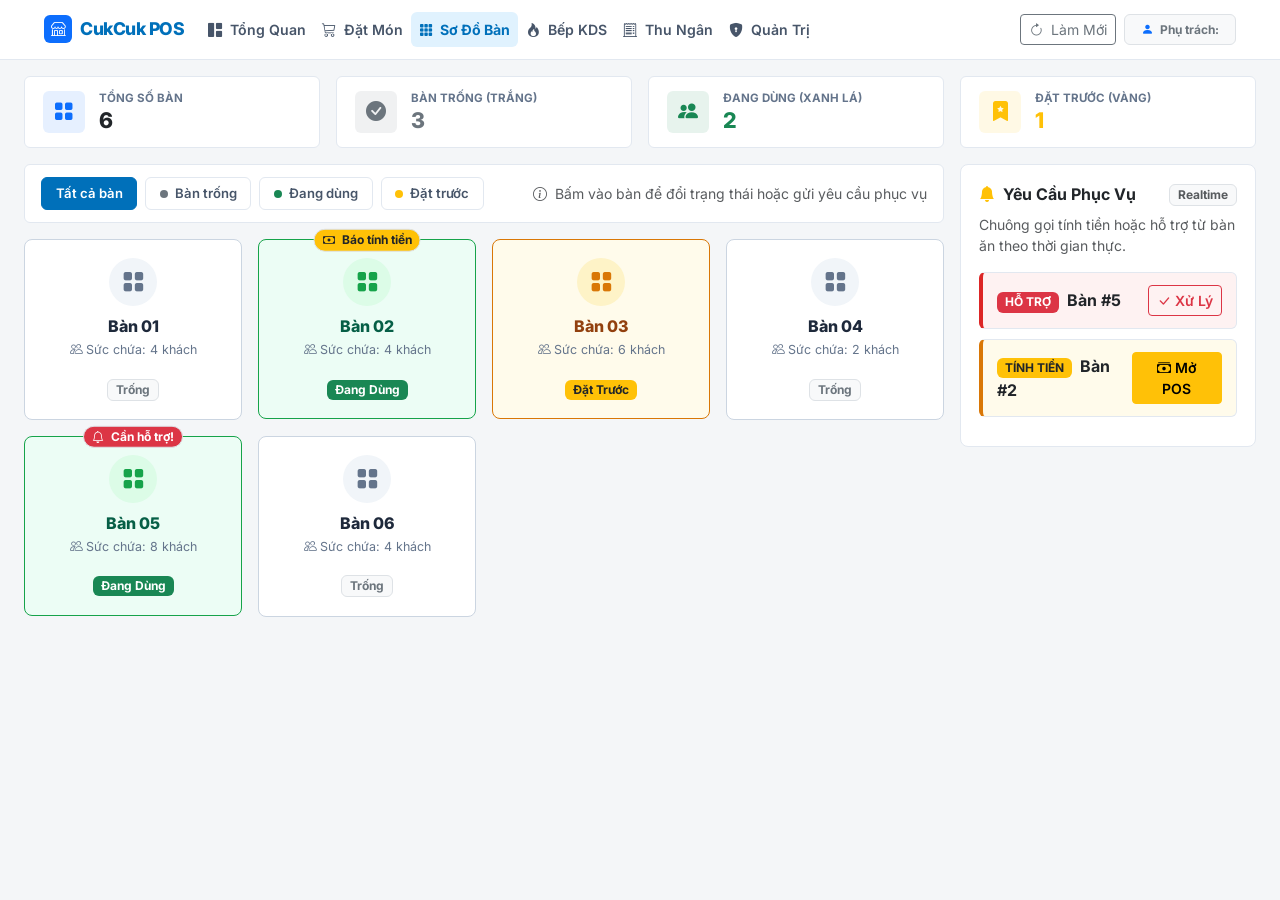
==== commit 8cb1c576: "Sync full restaurant management project" ====
--- a/frontend/ui-02-table/index.html
+++ b/frontend/ui-02-table/index.html
@@ -36,19 +36,19 @@
                         <a class="nav-link" href="/"><i class="bi bi-grid-1x2-fill me-1"></i> Tổng Quan</a>
                     </li>
                     <li class="nav-item">
-                        <a class="nav-link" href="/ui-01-order/index.html"><i class="bi bi-cart3 me-1"></i> Đặt Món (Hậu)</a>
-                    </li>
-                    <li class="nav-item">
-                        <a class="nav-link active" href="/ui-02-table/index.html"><i class="bi bi-grid-3x3-gap-fill me-1"></i> Sơ Đồ Bàn (Thăng)</a>
-                    </li>
-                    <li class="nav-item">
-                        <a class="nav-link" href="/ui-03-kitchen/index.html"><i class="bi bi-fire me-1"></i> Bếp KDS (Hưng)</a>
-                    </li>
-                    <li class="nav-item">
-                        <a class="nav-link" href="/ui-04-pos/index.html"><i class="bi bi-receipt-cutoff me-1"></i> Thu Ngân (Phương)</a>
-                    </li>
-                    <li class="nav-item">
-                        <a class="nav-link" href="/ui-05-admin/index.html"><i class="bi bi-shield-lock-fill me-1"></i> Quản Trị (My)</a>
+                        <a class="nav-link" href="/ui-01-order/index.html"><i class="bi bi-cart3 me-1"></i> Đặt Món </a>
+                    </li>
+                    <li class="nav-item">
+                        <a class="nav-link active" href="/ui-02-table/index.html"><i class="bi bi-grid-3x3-gap-fill me-1"></i> Sơ Đồ Bàn </a>
+                    </li>
+                    <li class="nav-item">
+                        <a class="nav-link" href="/ui-03-kitchen/index.html"><i class="bi bi-fire me-1"></i> Bếp KDS </a>
+                    </li>
+                    <li class="nav-item">
+                        <a class="nav-link" href="/ui-04-pos/index.html"><i class="bi bi-receipt-cutoff me-1"></i> Thu Ngân </a>
+                    </li>
+                    <li class="nav-item">
+                        <a class="nav-link" href="/ui-05-admin/index.html"><i class="bi bi-shield-lock-fill me-1"></i> Quản Trị </a>
                     </li>
                 </ul>
                 <div class="d-flex align-items-center gap-2">
@@ -56,7 +56,7 @@
                         <i class="bi bi-arrow-clockwise me-1"></i> Làm Mới
                     </button>
                     <span class="badge bg-light text-secondary border px-3 py-2">
-                        <i class="bi bi-person-fill text-primary me-1"></i> Phụ trách: <strong>Quốc Thăng</strong>
+                        <i class="bi bi-person-fill text-primary me-1"></i> Phụ trách: <strong> </strong>
                     </span>
                 </div>
             </div>
--- a/frontend/ui-02-table/style.css
+++ b/frontend/ui-02-table/style.css
@@ -1,4 +1,4 @@
-/* frontend/ui-02-table/style.css — Giao diện Sơ đồ bàn (UI-02: Quốc Thăng) */
+/* frontend/ui-02-table/style.css — Giao diện Sơ đồ bàn (UI-02: ) */
 /* CukCuk POS SaaS Light Mode — Phẳng, Viền mảnh, Không Shadow, Không Gradient */
 
 :root {
